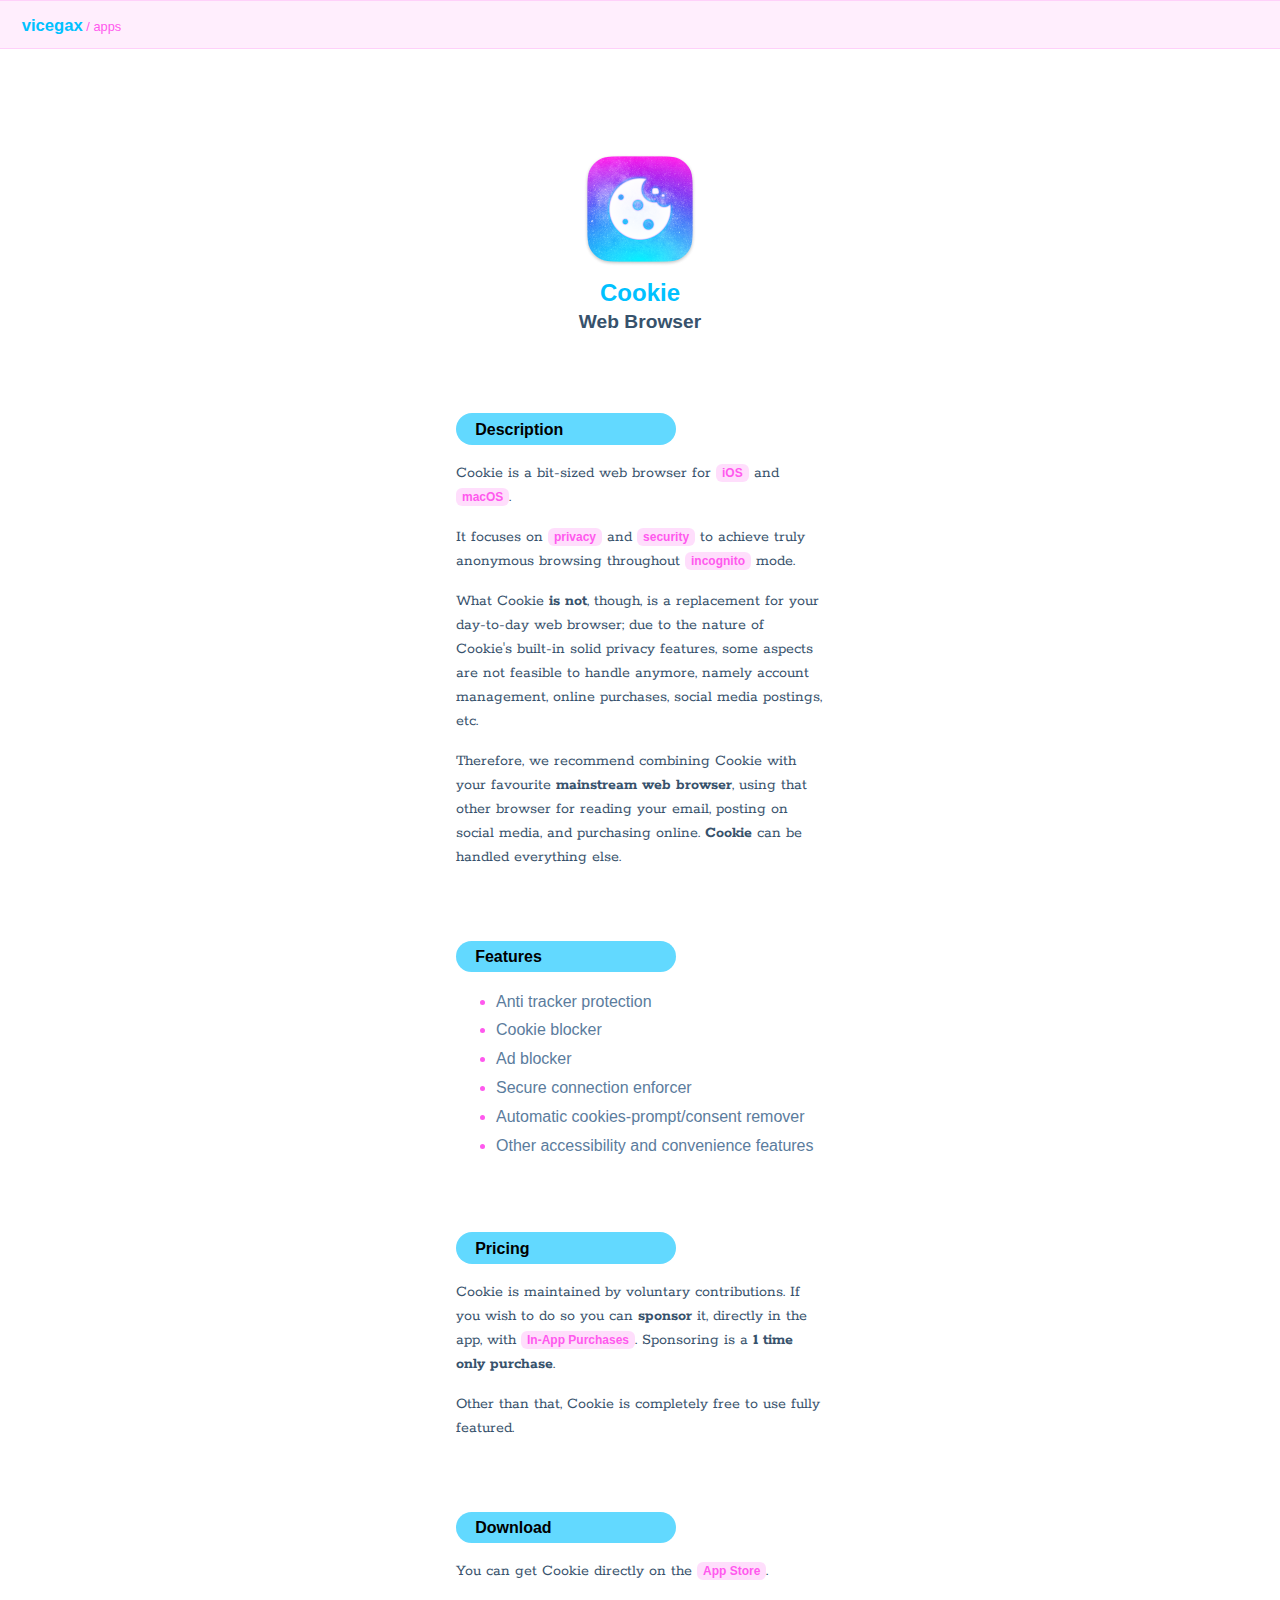
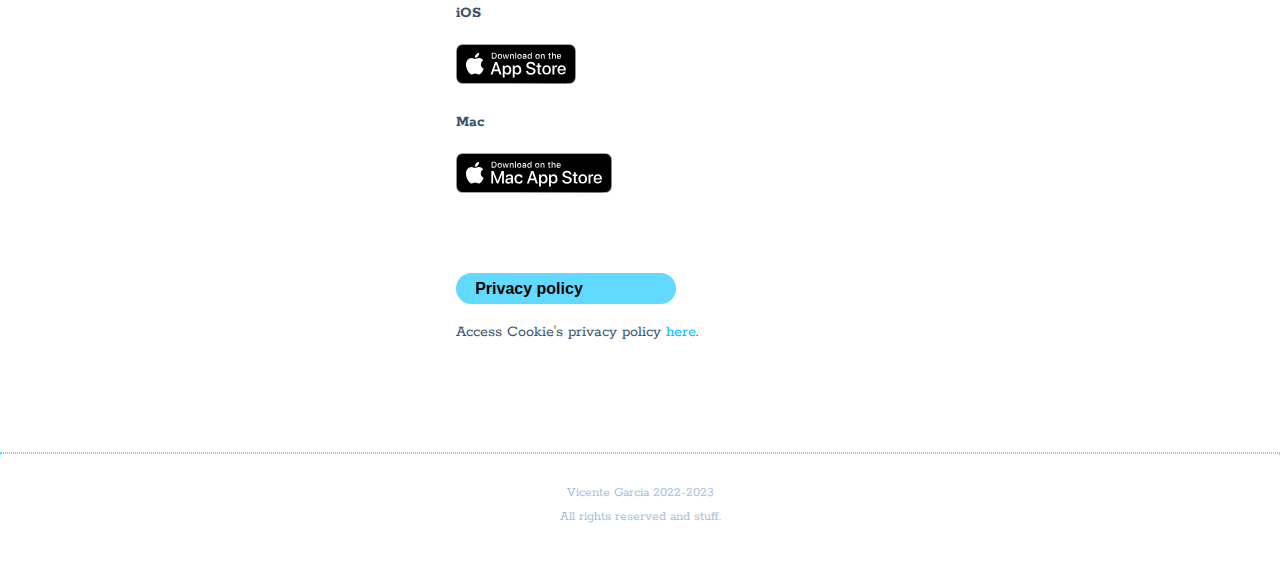
==== apps/Cookie.html @ fa2d40a9 "Fix links" ====
<!DOCTYPE html>
<html lang="en">
<head>
	<meta charset="utf-8"/>
	<meta http-equiv="X-UA-Compatible" content="IE=edge"/>
	<meta content='width=device-width, initial-scale=1.0, shrink-to-fit=no' name='viewport'/>
	<title>Cookie - Web browser</title>
	<meta name="description" content="Cookie is a web browser app for iOS and macOS.">
	<meta name="keywords" content="iOS, macOS, iPhone, Mac, Apple, App, Cookie, Web, Browser">
	<meta name="author" content="Vicente Garcia">
	<link href="../style.css" rel="stylesheet">
	<link rel="canonical" href="https://vicegax.com">
	<link rel="icon" type="image/png" href="favicon.png">
	<meta property="og:site_name" content="vicegax">
</head>
<body>
<div id="breadcrumbs">
	<a href="../index.html">vicegax</a> / apps
</div>
<div id="centred_content">
	<div id="heading">
		<img id="app_icon" src="../images/App-Cookie.png" width="128px" height="128px" alt="Cookie app icon" />
		<h1 style="margin: 0;">
			Cookie
		</h1>
		<h2 style="margin-top: 5px;">
			Web Browser
		</h2>
	</div>
	
	<h3>
		Description
	</h3>
	<p>
		Cookie is a bit-sized web browser for <span class="tag">iOS</span> and <span class="tag">macOS</span>.
	</p>
	<p>
		It focuses on <span class="tag">privacy</span> and <span class="tag">security</span> to achieve truly anonymous browsing throughout <span class="tag">incognito</span> mode.
	</p>
	<p>
		What Cookie <b>is not</b>, though, is a replacement for your day-to-day web browser; due to the nature of Cookie's built-in solid privacy features, some aspects are not feasible to handle anymore, namely account management, online purchases, social media postings, etc.
	</p>
	<p>
		Therefore, we recommend combining Cookie with your favourite <b>mainstream web browser</b>, using that other browser for reading your email, posting on social media, and purchasing online. <b>Cookie</b> can be handled everything else.
	</p>
	<p>&nbsp;</p>
	
	<h3>
		Features
	</h3>
	<ul>
		<li><span>Anti tracker protection</span></li>
		<li><span>Cookie blocker</span></li>
		<li><span>Ad blocker</span></li>
		<li><span>Secure connection enforcer</span></li>
		<li><span>Automatic cookies-prompt/consent remover</span></li>
		<li><span>Other accessibility and convenience features</span></li>
	</ul>
	<p>&nbsp;</p>
	
	<h3>
		Pricing
	</h3>
	<p>
		Cookie is maintained by voluntary contributions. If you wish to do so you can <b>sponsor</b> it, directly in the app, with <span class="tag">In-App Purchases</span>. Sponsoring is a <b>1 time only purchase</b>.
	</p>
	<p>
		Other than that, Cookie is completely free to use fully featured.
	</p>
	<p>&nbsp;</p>
	
	<h3>
		Download
	</h3>
	<p>
		You can get Cookie directly on the <span class="tag">App Store</span>.
	</p>
	<h4>
		iOS
	</h4>
	<p>
		<a href="https://apps.apple.com/gb/app/cookie/id6447298717?platform=iphone">
			<img src="../images/Download_on_the_App_Store_Badge_US.svg" alt="Download for iOS" />
		</a>
	</p>
	
	<h4>
		Mac
	</h4>
	<p>
		<a href="https://apps.apple.com/gb/app/cookie/id6447298717?platform=mac">
			<img src="../images/Download_on_the_Mac_App_Store_Badge.svg" alt="Download for macOS" />
		</a>
	</p>
	<p>&nbsp;</p>
	
	<h3>
		Privacy policy
	</h3>
	<p>
		Access Cookie's privacy policy <a href="../documents/Cookie-Privacy_policy.pdf" download>here</a>.
	</p>
	<p>&nbsp;</p>
	
</div>
<div id="footer">
	<hr />
	<p>
		Vicente Garcia 2022-2023
		<br />
		All rights reserved and stuff.
	</p>
</div>
</body>
</html>
---- style.css ----
@font-face {
        font-family: 'Rokkitt';
        src: url('fonts/Rokkitt-Regular.ttf');
        font-weight: normal;
}

@font-face {
        font-family: 'Rokkitt';
        src: url('fonts/Rokkitt-Bold.ttf');
        font-weight: bold;
}

* {
        box-sizing: border-box
}

html {
        font-family: 'Rokkitt', serif;
        line-height: 1.15;
        -webkit-text-size-adjust: 100%;
        -webkit-tap-highlight-color: transparent;
}

body {
        background-color: #fff;
        color: #37526c;
        margin: 0;
        padding: 0;
        font-size: 1rem;
        font-weight: normal;
        text-align: left;
}

p {
        line-height: 1.5rem;
}

li {
        line-height: 1.8rem;
        color: #ff59ee;
}

li > span {
        color: #5b7c9d;
}

a {
        text-decoration: none;
        color: #00c1ff;
        background-color: transparent;
}

a:hover {
        color: #62D9FF;
        text-decoration: underline;
}

h1, h2, h3, ul, .app > span, .tag, #breadcrumbs {
        font-family: -apple-system, BlinkMacSystemFont, "Lucida Grande", "Helvetica Neue", sans-serif;
}

h1 {
        font-size: 1.5rem;
        color: #00c1ff;
}

h2 {
        font-size: 1.2rem;
}

h3 {
        font-size: 1rem;
        padding: 0.45em 0 0.35em 1.2em;
        background-color: #62D9FF;
        width: 220px;
        display: inline-block;
        border-radius: 3em;
        color: #000000;
        margin-bottom: 0;
}

#centred_content {
        width: 400px;
        margin: 0 auto;
        padding: 0 16px;
        border: 0;
}

#heading {
        width: 100%;
        text-align: center;
        margin: 6em 0 4em 0;
}

#breadcrumbs {
        font-size: 0.8em;
        color: #ff59ee;
        width: 100%;
        padding: 1.2em 1.7em 1em 1.7em;
        background-color: rgba(255, 89, 238, 0.1);
        border-width: 1px 0;
        border-color: rgba(255, 89, 238, 0.2);
        border-style: solid;
}

#breadcrumbs > a {
        font-size: 1.3em;
        font-weight: bold;
}

.app {
        display: flex;
        align-items: center;
}

.app > #app_icon {
        margin: 0 0 2px 0;
        z-index: 1;
}

.app > #app_name {
        margin: 3px 0 0 0.5em;
        font-weight: bold;
        color: black;
        margin-left: -2.4em;
        background-color: rgba(255, 89, 238, 0.15);
        border-radius: 2em;
        padding: 0.5em 1.5em 0.5em 3em;
}

.app:hover {
        text-decoration: none;
}

.app:hover > #app_name {
        background-color: #ff59ee;
}

.tag {
        padding: 2px 6px;
        background-color: rgba(255, 89, 238, 0.2);
        color: #ff59ee;
        font-size: 0.75rem;
        font-weight: bold;
        border-radius: 6px;
        white-space: nowrap;
}

hr.separator {
        border-color: rgba(255, 89, 238, 0.08);
        margin: 1px 0 1px 30px;
}

#footer {
        text-align: center;
        font-size: 0.85rem;
        color: #a7bfd9;
        margin: 5em 0 3em 0;
}

#footer > hr {
        border-color: #62D9FF;
        border-style: dotted;
        margin-bottom: 2em;
}

@media print, screen and (max-width: 400px) {
        body {
                word-wrap: break-word;
        }
        
        #centred_content {
                width: auto;
                margin: 0;
        }
}
        
@media print {
        body {
                padding: 0.4in;
                font-size: 12pt;
        }
}
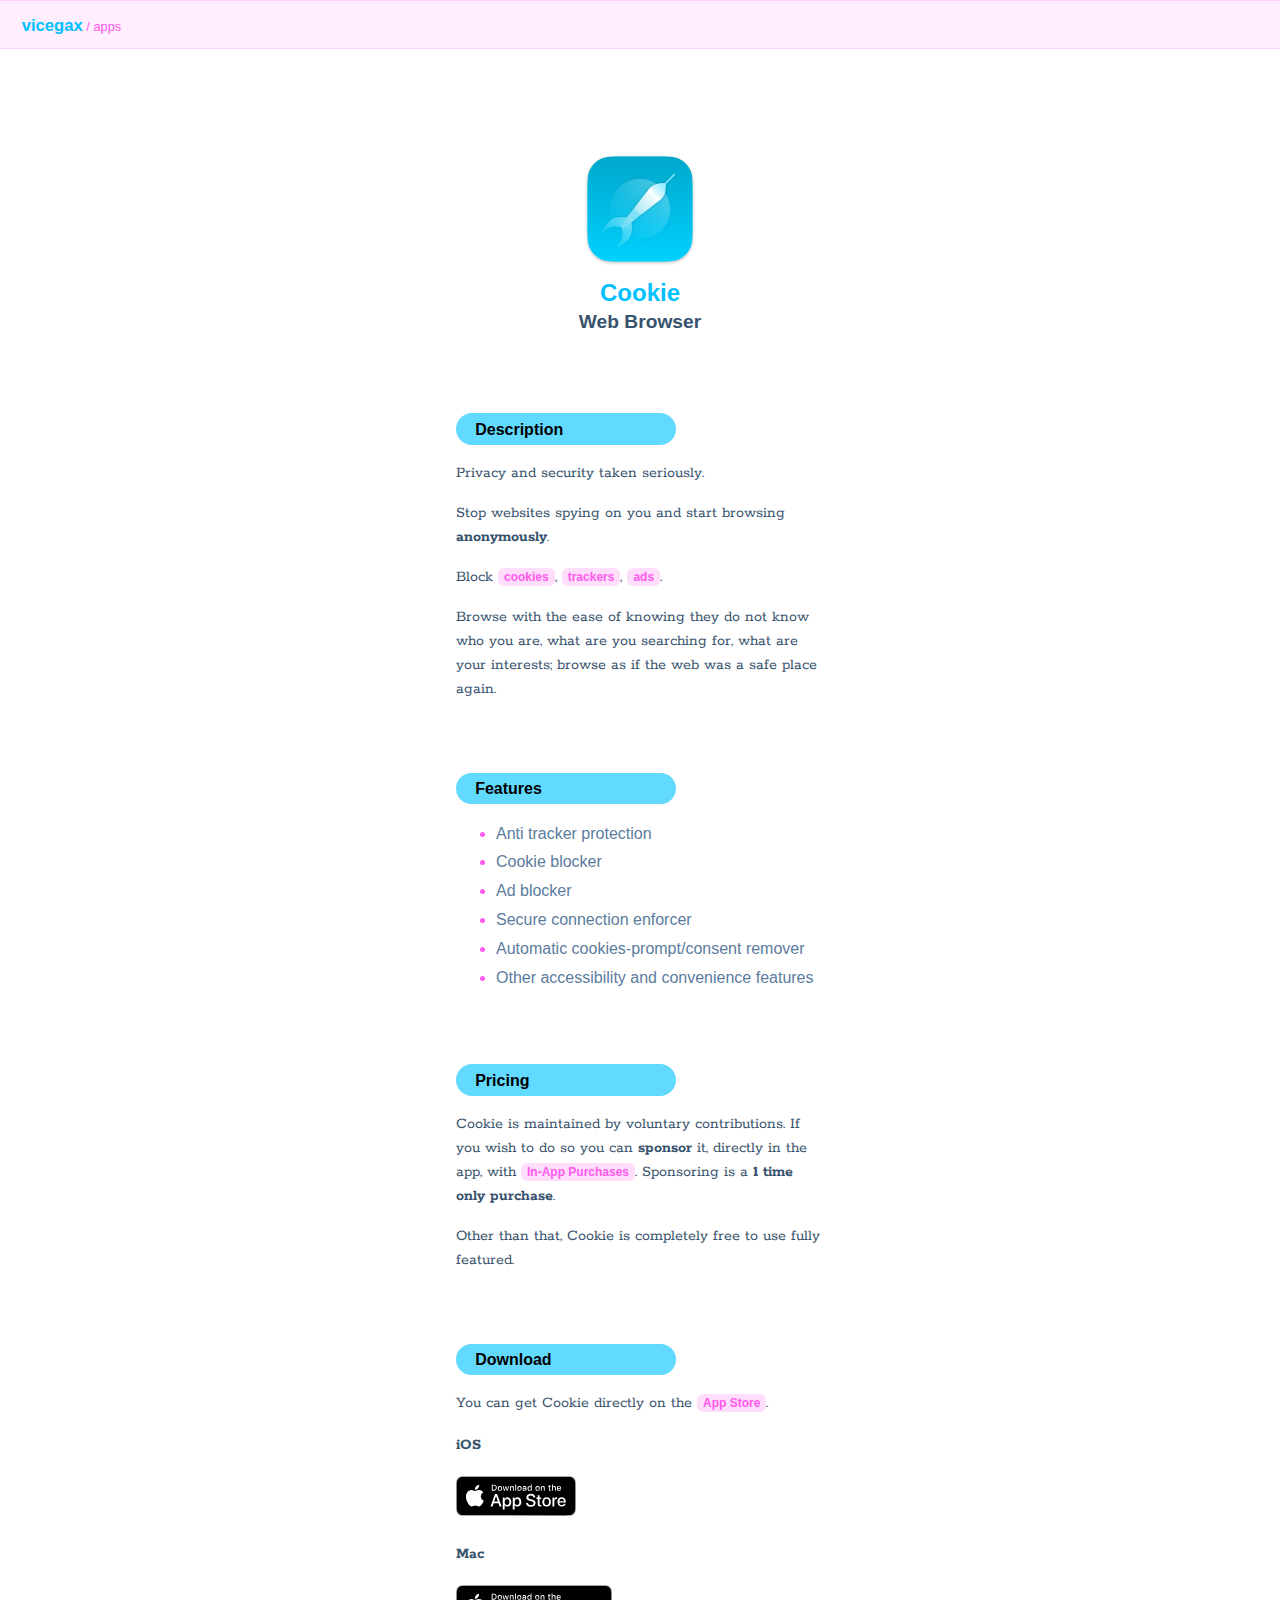
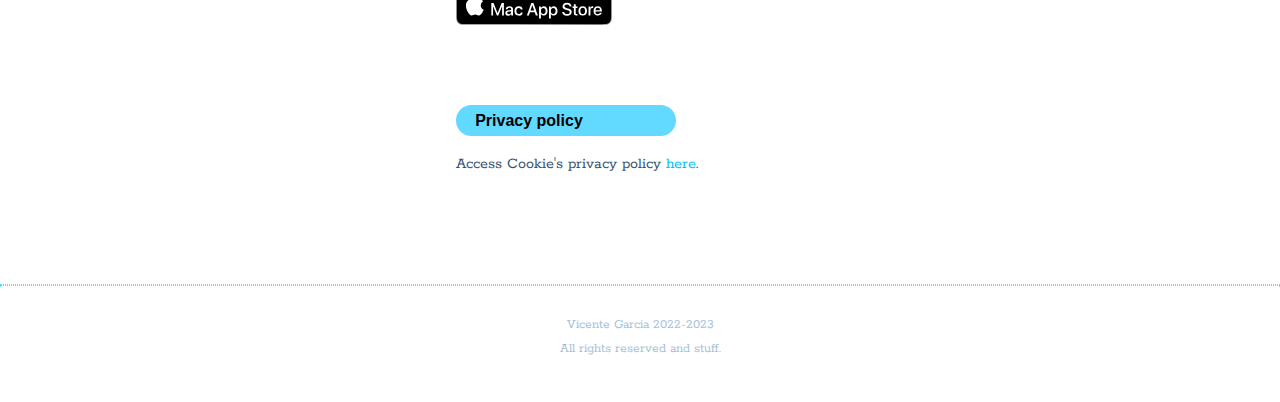
==== commit 6b7393ba: "Update cookie" ====
--- a/apps/Cookie.html
+++ b/apps/Cookie.html
@@ -32,16 +32,16 @@
 		Description
 	</h3>
 	<p>
-		Cookie is a bit-sized web browser for <span class="tag">iOS</span> and <span class="tag">macOS</span>.
+		Privacy and security taken seriously.
 	</p>
 	<p>
-		It focuses on <span class="tag">privacy</span> and <span class="tag">security</span> to achieve truly anonymous browsing throughout <span class="tag">incognito</span> mode.
+		Stop websites spying on you and start browsing <b>anonymously</b>.
 	</p>
 	<p>
-		What Cookie <b>is not</b>, though, is a replacement for your day-to-day web browser; due to the nature of Cookie's built-in solid privacy features, some aspects are not feasible to handle anymore, namely account management, online purchases, social media postings, etc.
+		Block <span class="tag">cookies</span>, <span class="tag">trackers</span>, <span class="tag">ads</span>.
 	</p>
 	<p>
-		Therefore, we recommend combining Cookie with your favourite <b>mainstream web browser</b>, using that other browser for reading your email, posting on social media, and purchasing online. <b>Cookie</b> can be handled everything else.
+		Browse with the ease of knowing they do not know who you are, what are you searching for, what are your interests; browse as if the web was a safe place again.
 	</p>
 	<p>&nbsp;</p>
 	
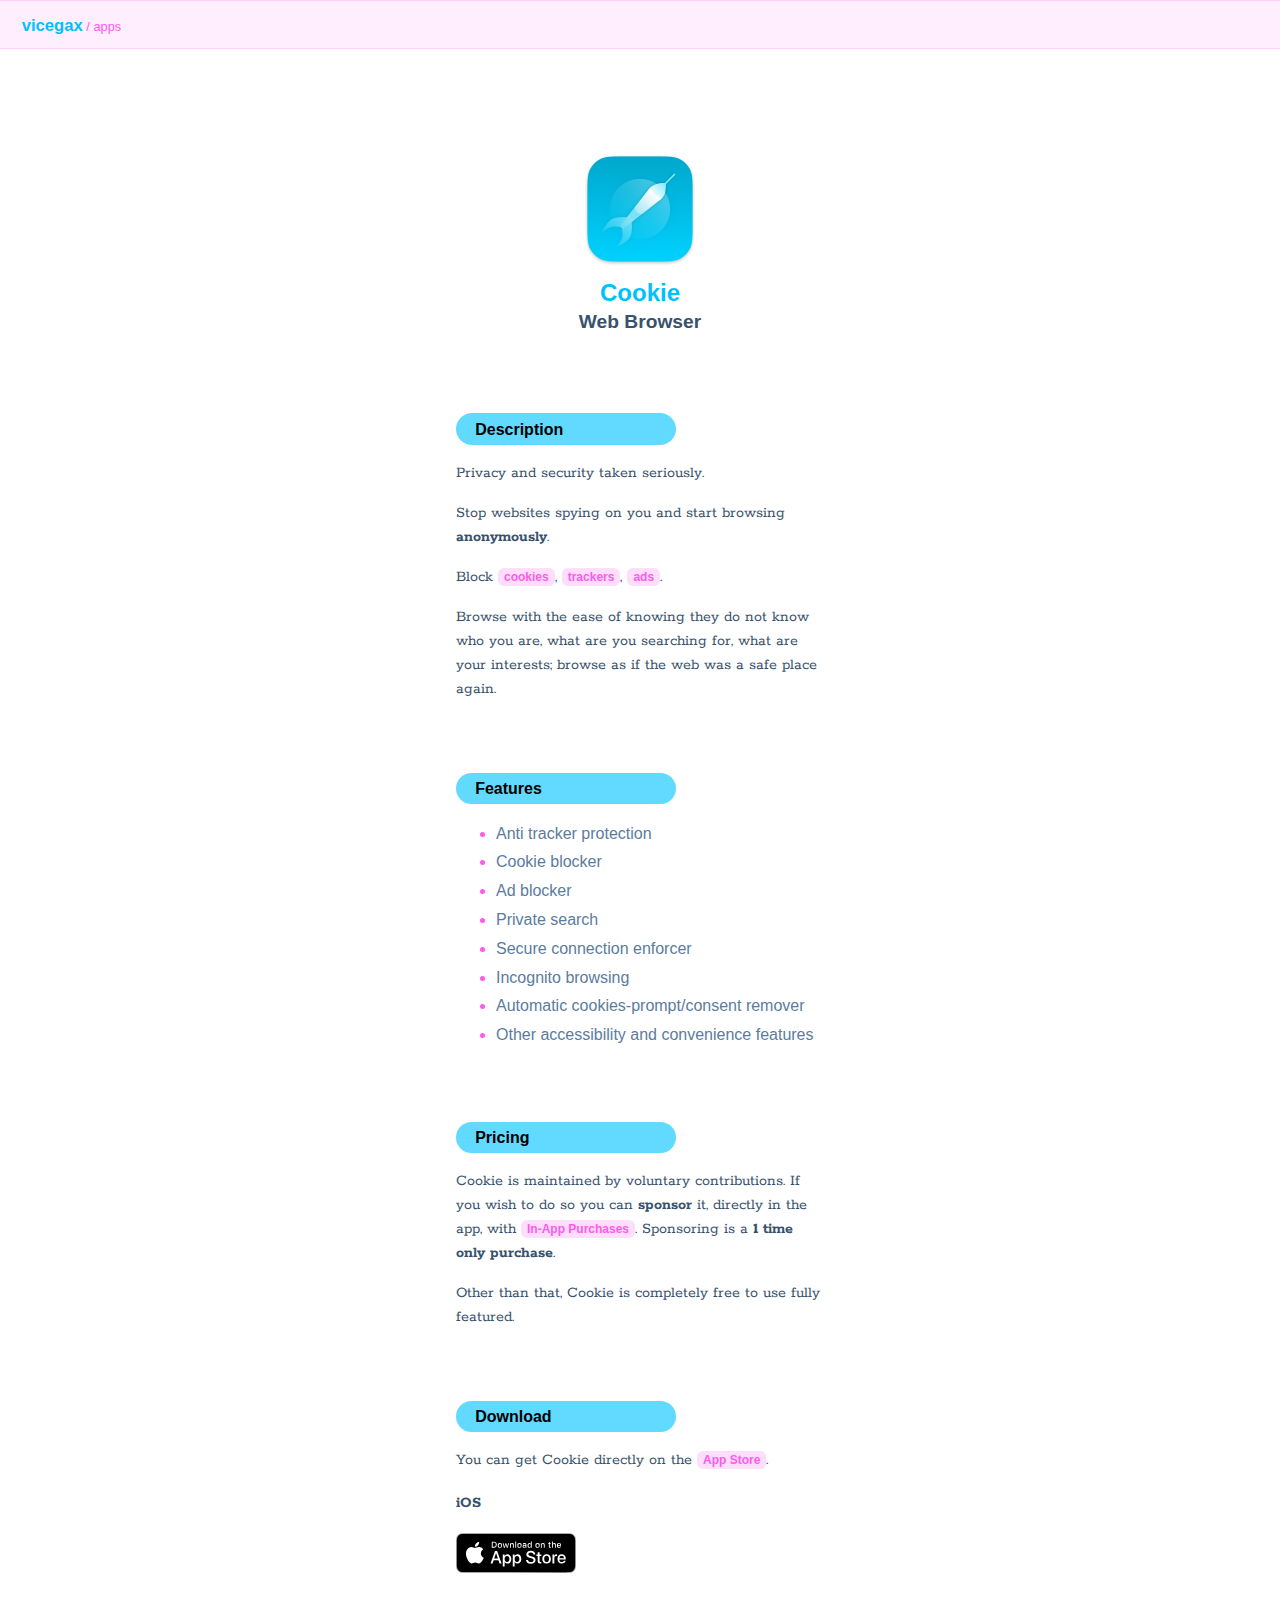
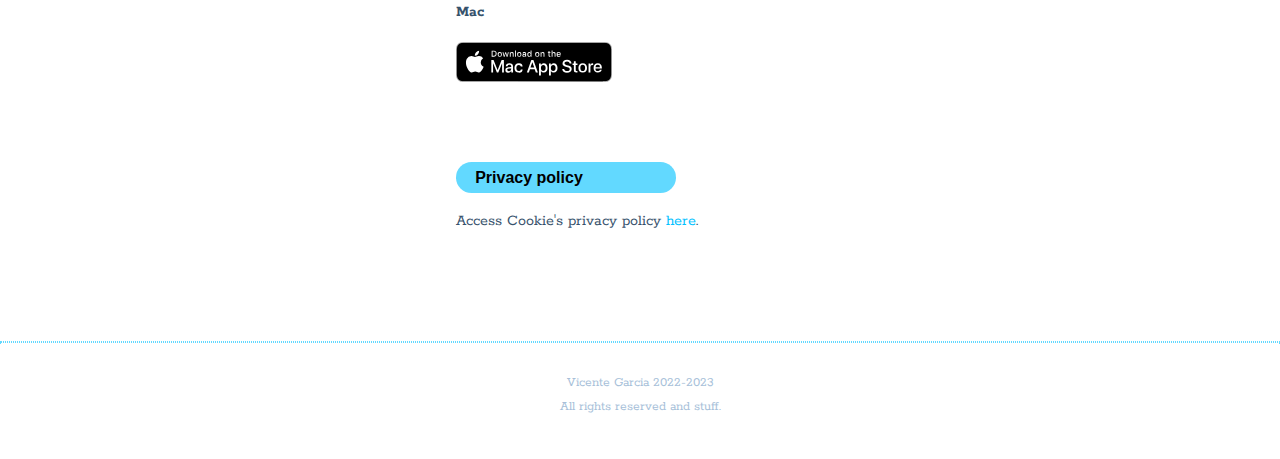
==== commit ce3ff61f: "Update cookie" ====
--- a/apps/Cookie.html
+++ b/apps/Cookie.html
@@ -52,7 +52,9 @@
 		<li><span>Anti tracker protection</span></li>
 		<li><span>Cookie blocker</span></li>
 		<li><span>Ad blocker</span></li>
+		<li><span>Private search</span></li>
 		<li><span>Secure connection enforcer</span></li>
+		<li><span>Incognito browsing</span></li>
 		<li><span>Automatic cookies-prompt/consent remover</span></li>
 		<li><span>Other accessibility and convenience features</span></li>
 	</ul>
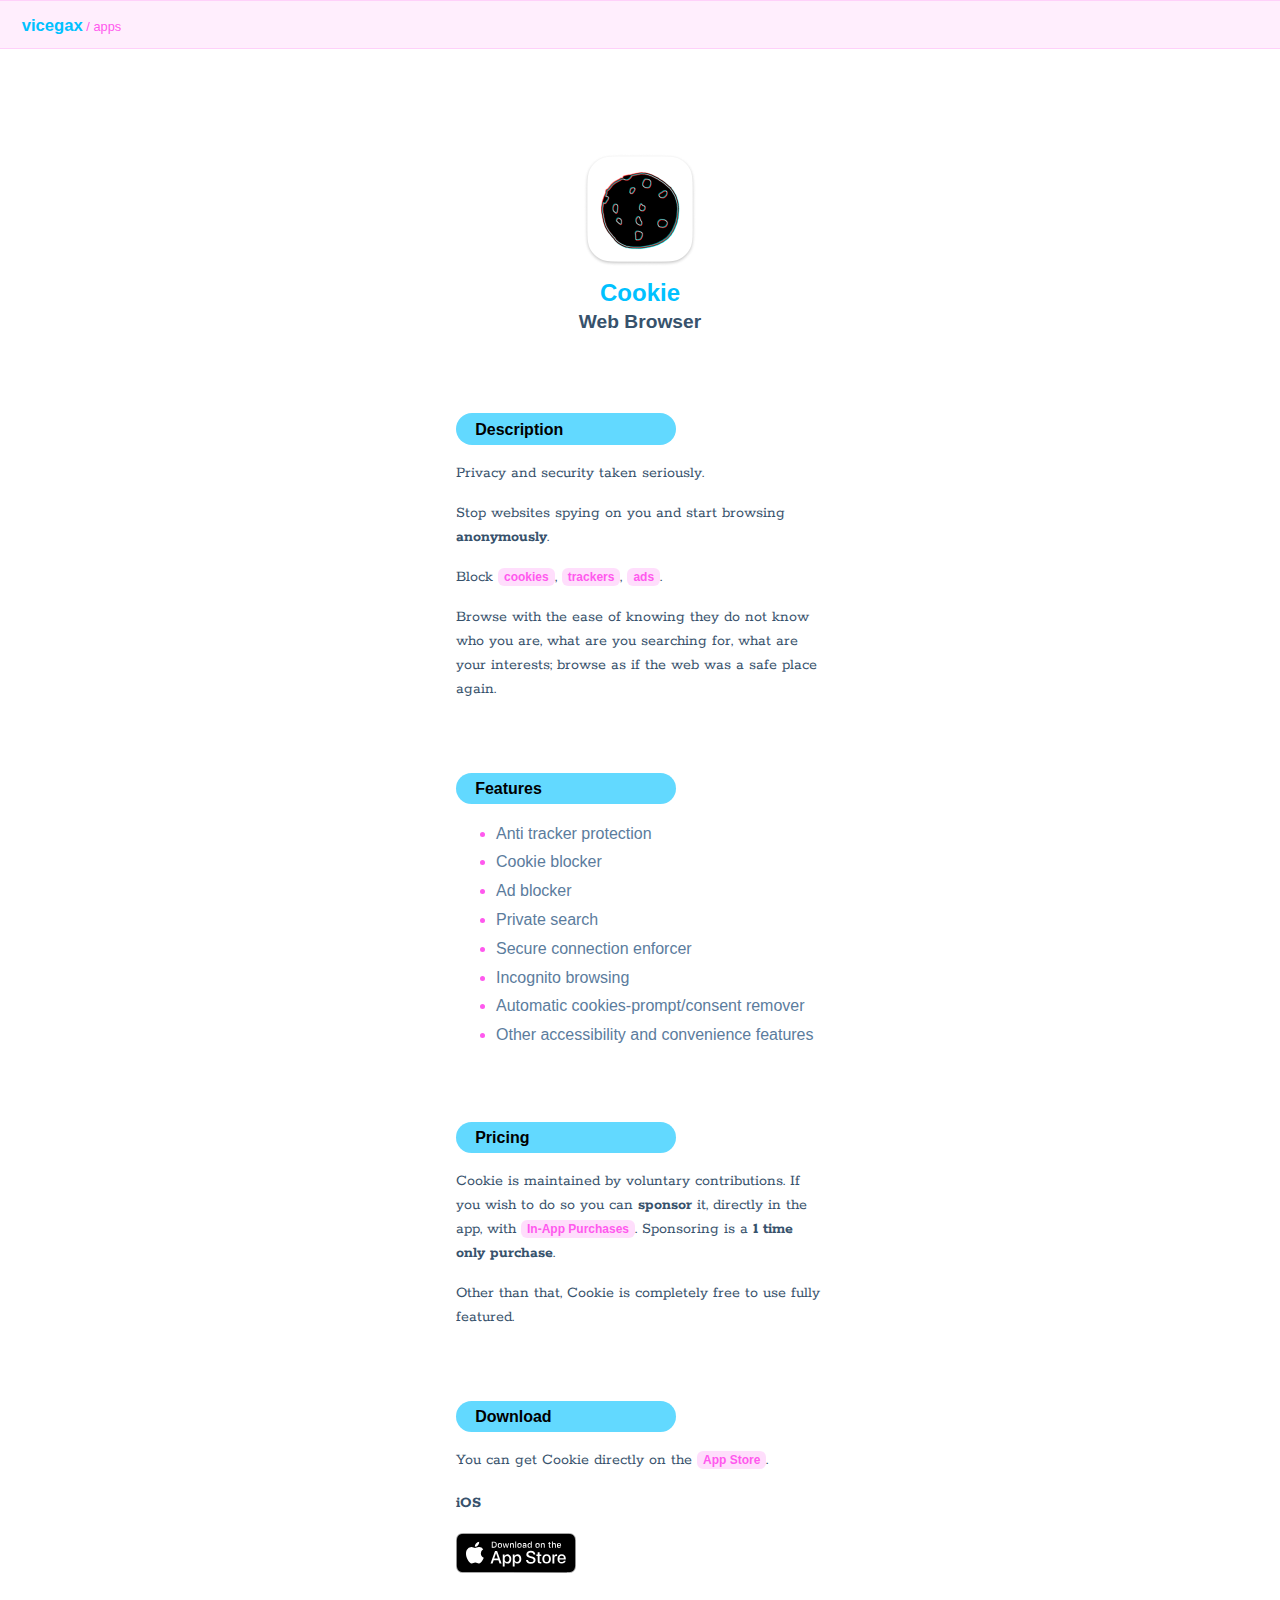
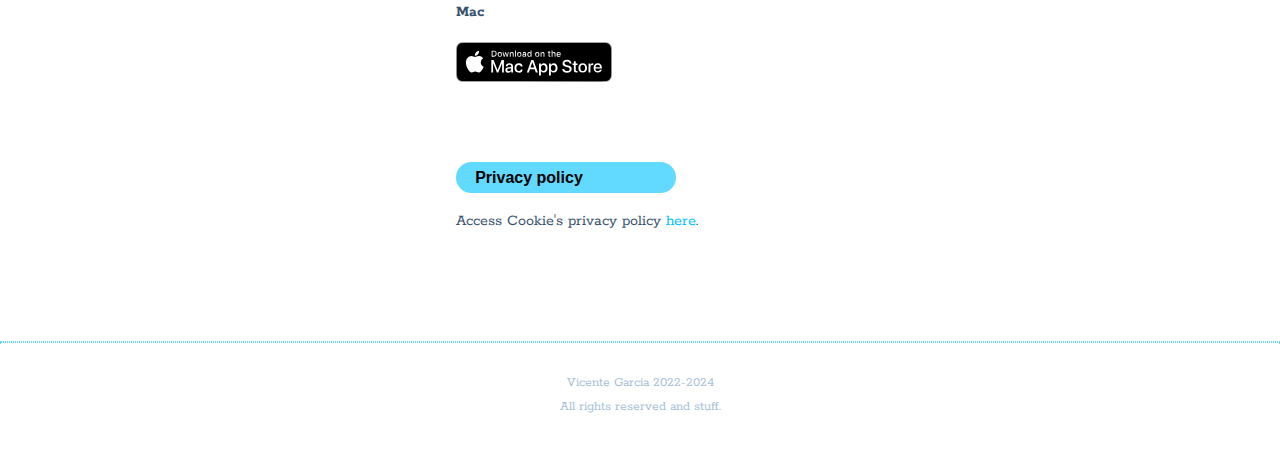
==== commit 5b3fb371: "Add web" ====
--- a/apps/Cookie.html
+++ b/apps/Cookie.html
@@ -108,7 +108,7 @@
 <div id="footer">
 	<hr />
 	<p>
-		Vicente Garcia 2022-2023
+		Vicente Garcia 2022-2024
 		<br />
 		All rights reserved and stuff.
 	</p>
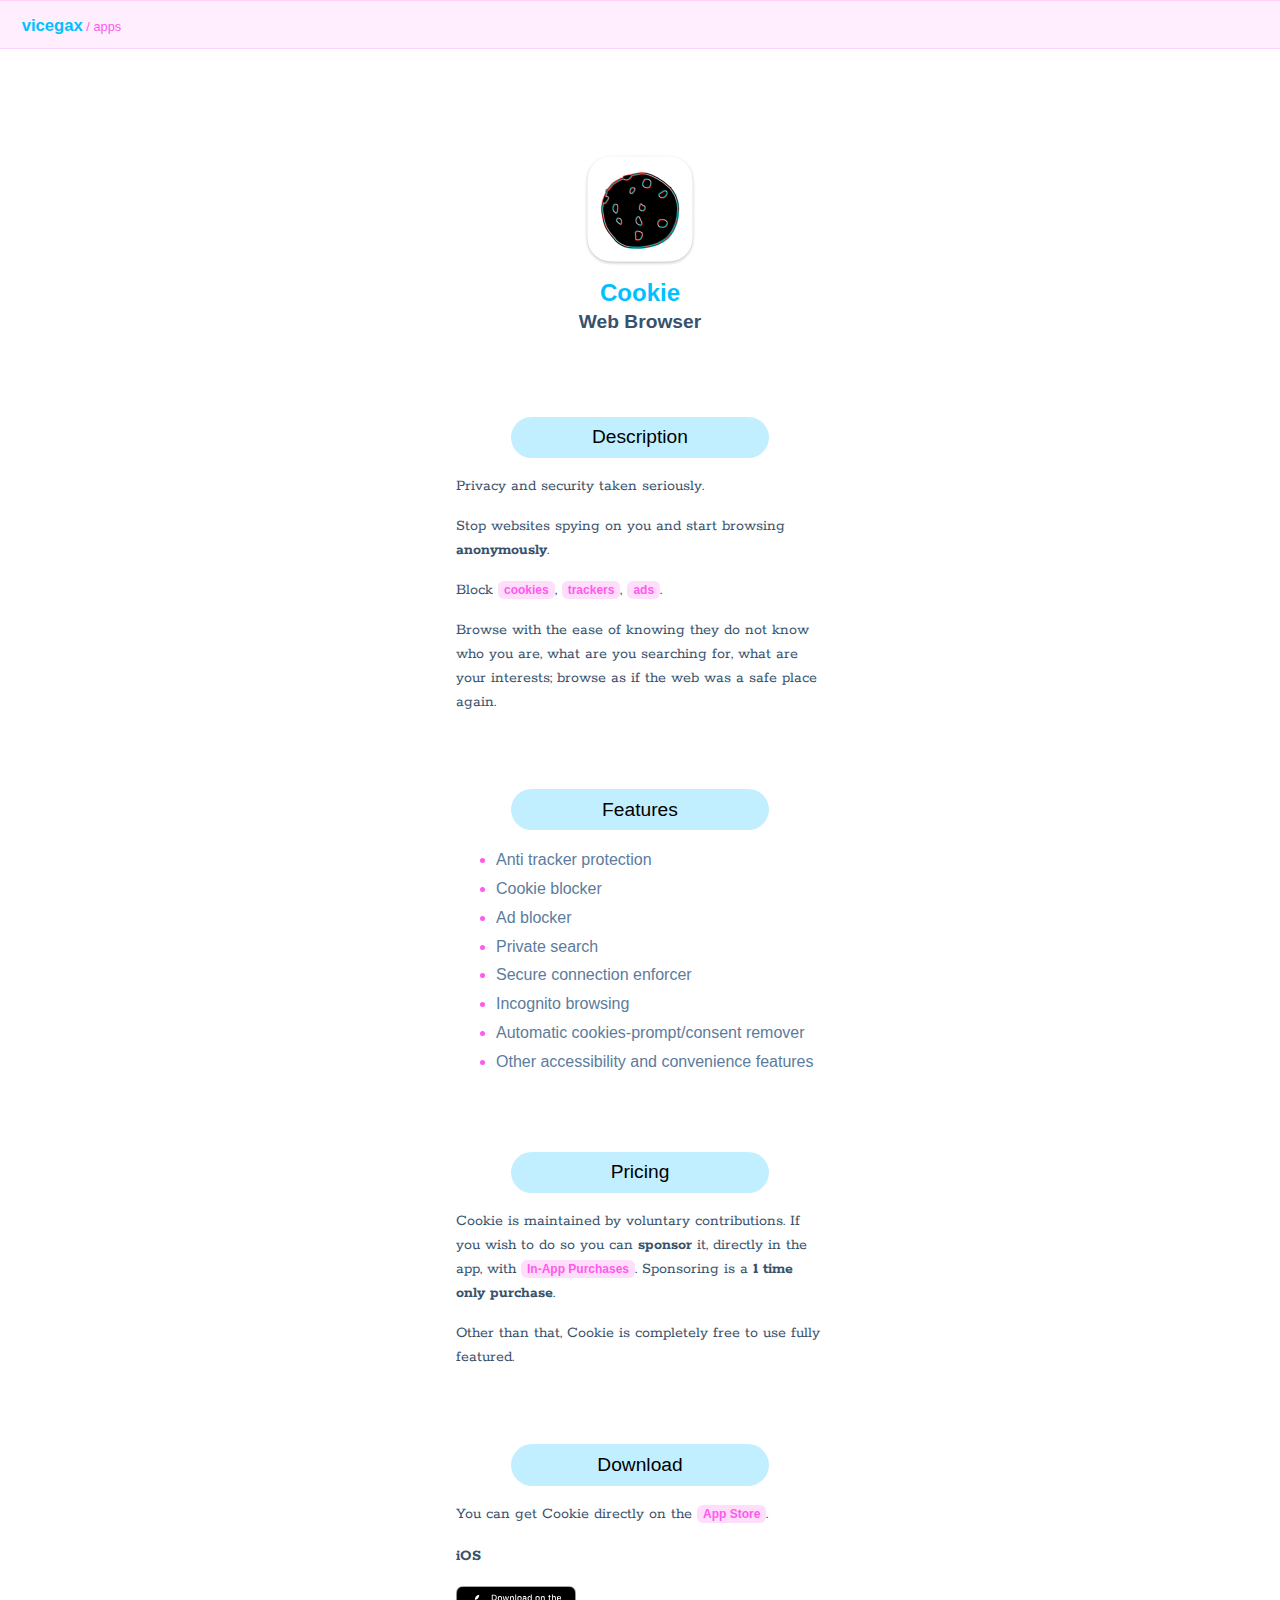
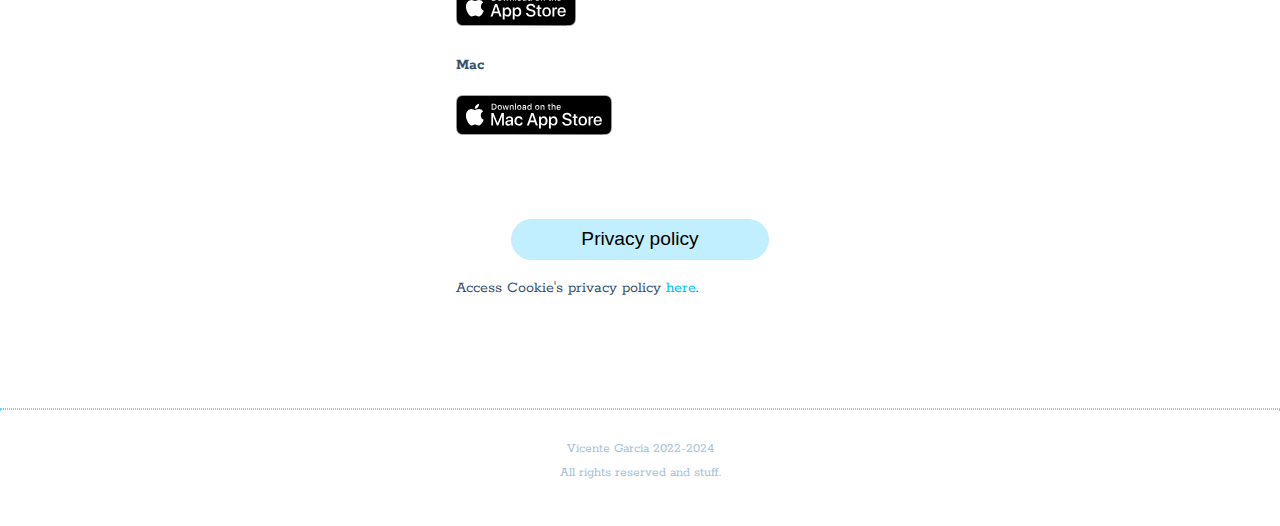
==== commit 070abfd7: "Update with insights" ====
--- a/apps/Cookie.html
+++ b/apps/Cookie.html
@@ -9,8 +9,8 @@
 	<meta name="keywords" content="iOS, macOS, iPhone, Mac, Apple, App, Cookie, Web, Browser">
 	<meta name="author" content="Vicente Garcia">
 	<link href="../style.css" rel="stylesheet">
-	<link rel="canonical" href="https://vicegax.com">
-	<link rel="icon" type="image/png" href="favicon.png">
+	<link rel="canonical" href="https://vicegax.com/apps/Cookie">
+	<link rel="icon" type="image/png" href="/favicon.png">
 	<meta property="og:site_name" content="vicegax">
 </head>
 <body>
@@ -19,7 +19,7 @@
 </div>
 <div id="centred_content">
 	<div id="heading">
-		<img id="app_icon" src="../images/App-Cookie.png" width="128px" height="128px" alt="Cookie app icon" />
+		<img id="app_icon" src="../images/App-Cookie.png" width="128" height="128" alt="Cookie app icon" />
 		<h1 style="margin: 0;">
 			Cookie
 		</h1>
--- a/style.css
+++ b/style.css
@@ -69,14 +69,17 @@
 }
 
 h3 {
-        font-size: 1rem;
-        padding: 0.45em 0 0.35em 1.2em;
-        background-color: #62D9FF;
-        width: 220px;
+        font-size: 1.2rem;
+        padding: 0.5em 0 0.5em 0;
+        margin-left: 15%;
+        background-color: #c2efff;
+        width: 70%;
+        text-align: center;
         display: inline-block;
         border-radius: 3em;
         color: #000000;
         margin-bottom: 0;
+        font-weight: 500;
 }
 
 #centred_content {
@@ -108,32 +111,41 @@
         font-weight: bold;
 }
 
+#apps {
+        display: inline-block;
+        width: 100%;
+        align-content: center;
+        align-items: center;
+        justify-content: center;
+        text-align: center;
+        margin: 20px 0 20px 0;
+}
+
 .app {
-        display: flex;
+        display: inline-block;
+        width: 48%;
+        align-content: center;
         align-items: center;
+        justify-content: center;
+        text-align: center;
+        margin: 1.5em 0 1.5em 0;
+        line-height: 0.9;
 }
 
 .app > #app_icon {
-        margin: 0 0 2px 0;
+        width: 85px;
+        height: 85px;
         z-index: 1;
 }
 
 .app > #app_name {
-        margin: 3px 0 0 0.5em;
-        font-weight: bold;
+        font-size: 0.9em;
+        font-weight: 500;
         color: black;
-        margin-left: -2.4em;
-        background-color: rgba(255, 89, 238, 0.15);
-        border-radius: 2em;
-        padding: 0.5em 1.5em 0.5em 3em;
 }
 
 .app:hover {
         text-decoration: none;
-}
-
-.app:hover > #app_name {
-        background-color: #ff59ee;
 }
 
 .tag {
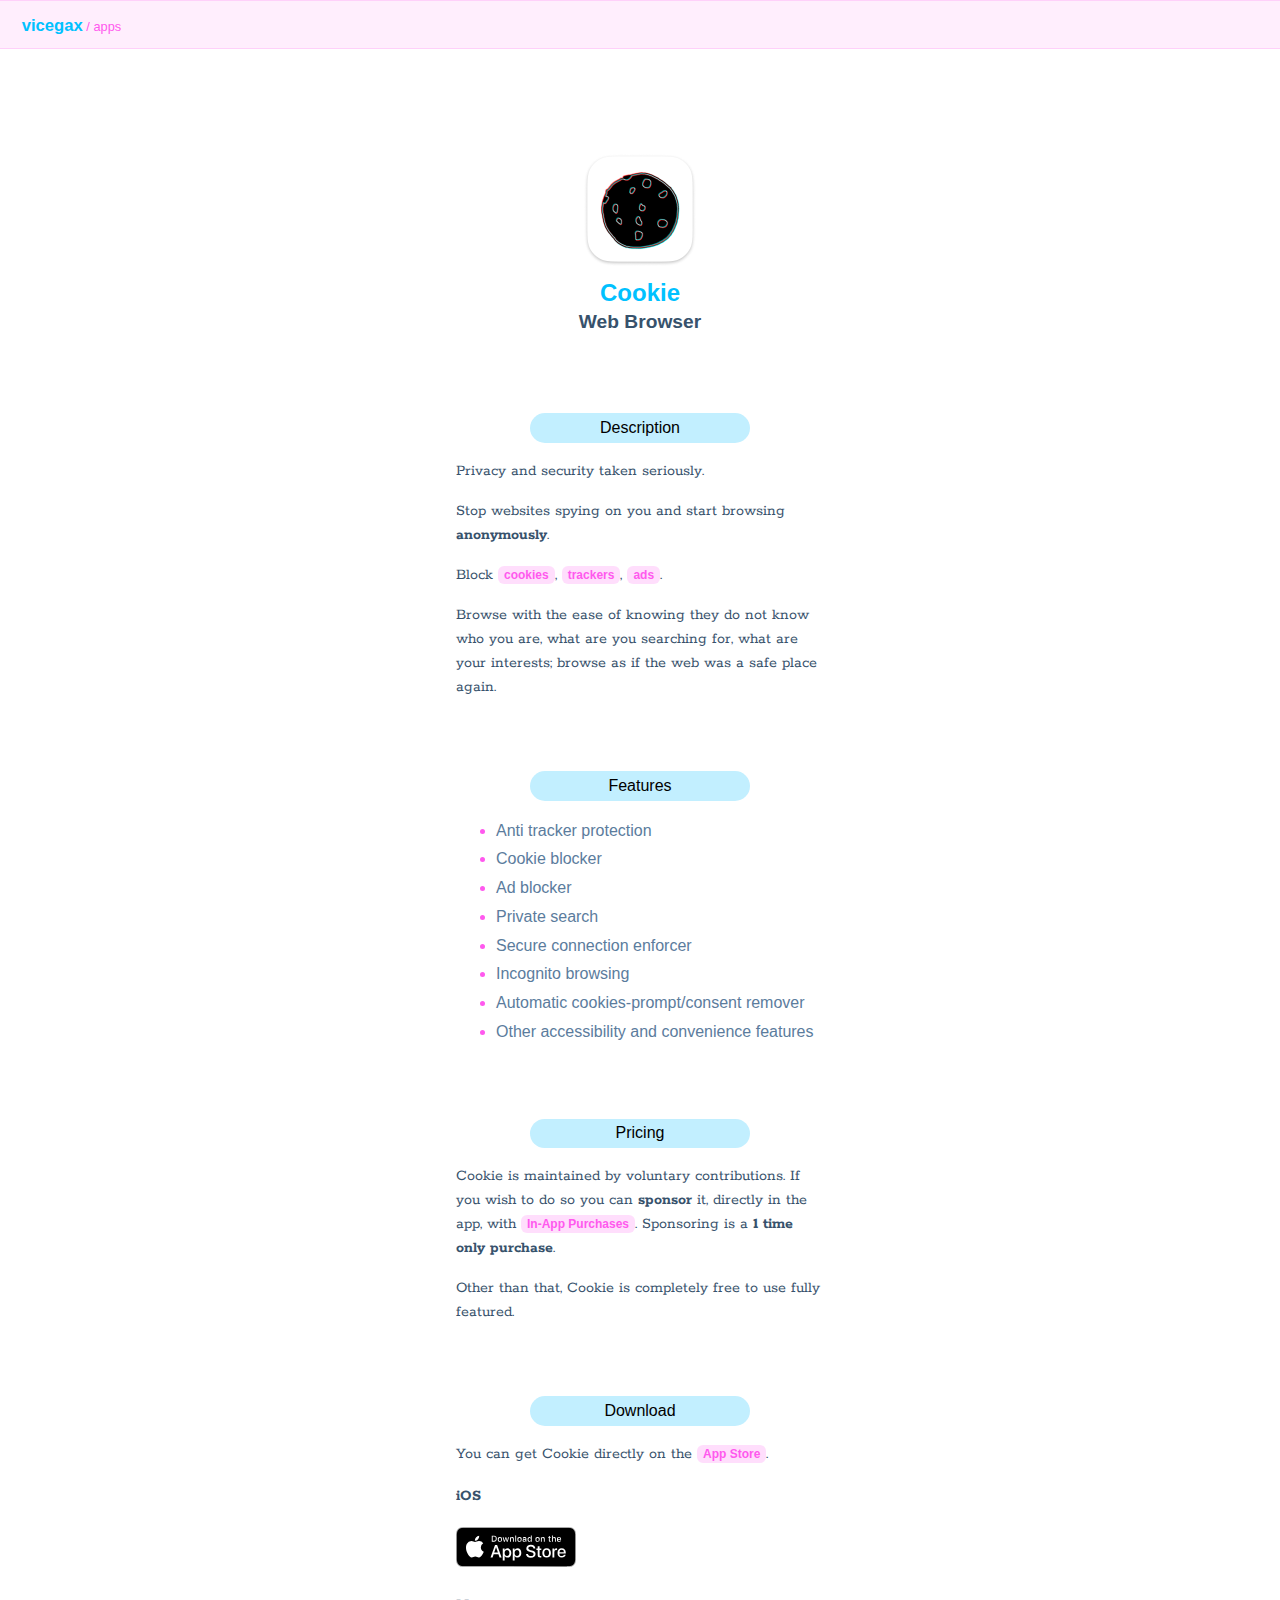
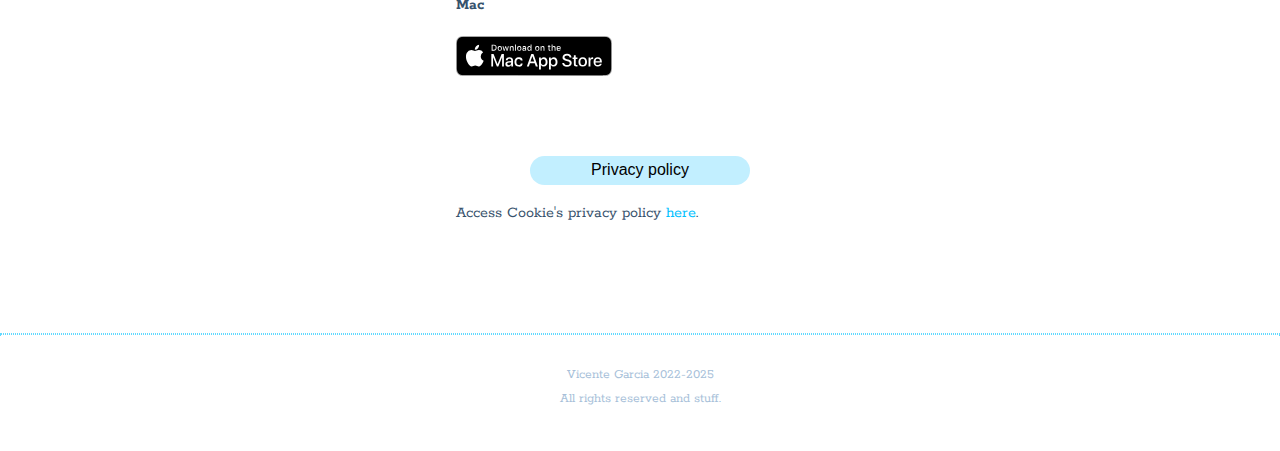
==== commit 6a3facf4: "Update copyrights" ====
--- a/apps/Cookie.html
+++ b/apps/Cookie.html
@@ -1,9 +1,9 @@
 <!DOCTYPE html>
 <html lang="en">
 <head>
-	<meta charset="utf-8"/>
-	<meta http-equiv="X-UA-Compatible" content="IE=edge"/>
-	<meta content='width=device-width, initial-scale=1.0, shrink-to-fit=no' name='viewport'/>
+	<meta charset="utf-8">
+	<meta http-equiv="X-UA-Compatible" content="IE=edge">
+	<meta content='width=device-width, initial-scale=1.0, shrink-to-fit=no' name='viewport'>
 	<title>Cookie - Web browser</title>
 	<meta name="description" content="Cookie is a web browser app for iOS and macOS.">
 	<meta name="keywords" content="iOS, macOS, iPhone, Mac, Apple, App, Cookie, Web, Browser">
@@ -19,7 +19,7 @@
 </div>
 <div id="centred_content">
 	<div id="heading">
-		<img id="app_icon" src="../images/App-Cookie.png" width="128" height="128" alt="Cookie app icon" />
+		<img id="app_icon" src="../images/App-Cookie.png" width="128" height="128" alt="Cookie app icon" >
 		<h1 style="margin: 0;">
 			Cookie
 		</h1>
@@ -82,7 +82,7 @@
 	</h4>
 	<p>
 		<a href="https://apps.apple.com/gb/app/cookie/id6447298717?platform=iphone">
-			<img src="../images/Download_on_the_App_Store_Badge_US.svg" alt="Download for iOS" />
+			<img src="../images/Download_on_the_App_Store_Badge_US.svg" alt="Download for iOS" >
 		</a>
 	</p>
 	
@@ -91,7 +91,7 @@
 	</h4>
 	<p>
 		<a href="https://apps.apple.com/gb/app/cookie/id6447298717?platform=mac">
-			<img src="../images/Download_on_the_Mac_App_Store_Badge.svg" alt="Download for macOS" />
+			<img src="../images/Download_on_the_Mac_App_Store_Badge.svg" alt="Download for macOS" >
 		</a>
 	</p>
 	<p>&nbsp;</p>
@@ -106,10 +106,10 @@
 	
 </div>
 <div id="footer">
-	<hr />
+	<hr >
 	<p>
-		Vicente Garcia 2022-2024
-		<br />
+		Vicente Garcia 2022-2025
+		<br >
 		All rights reserved and stuff.
 	</p>
 </div>
--- a/style.css
+++ b/style.css
@@ -69,11 +69,11 @@
 }
 
 h3 {
-        font-size: 1.2rem;
-        padding: 0.5em 0 0.5em 0;
-        margin-left: 15%;
+        font-size: 1rem;
+        padding: 0.35em 0 0.35em 0;
+        margin-left: 20%;
         background-color: #c2efff;
-        width: 70%;
+        width: 60%;
         text-align: center;
         display: inline-block;
         border-radius: 3em;
@@ -118,7 +118,7 @@
         align-items: center;
         justify-content: center;
         text-align: center;
-        margin: 20px 0 20px 0;
+        margin: 20px 0 0 0;
 }
 
 .app {
@@ -132,13 +132,13 @@
         line-height: 0.9;
 }
 
-.app > #app_icon {
+.app > .app_icon {
         width: 85px;
         height: 85px;
         z-index: 1;
 }
 
-.app > #app_name {
+.app > .app_name {
         font-size: 0.9em;
         font-weight: 500;
         color: black;
